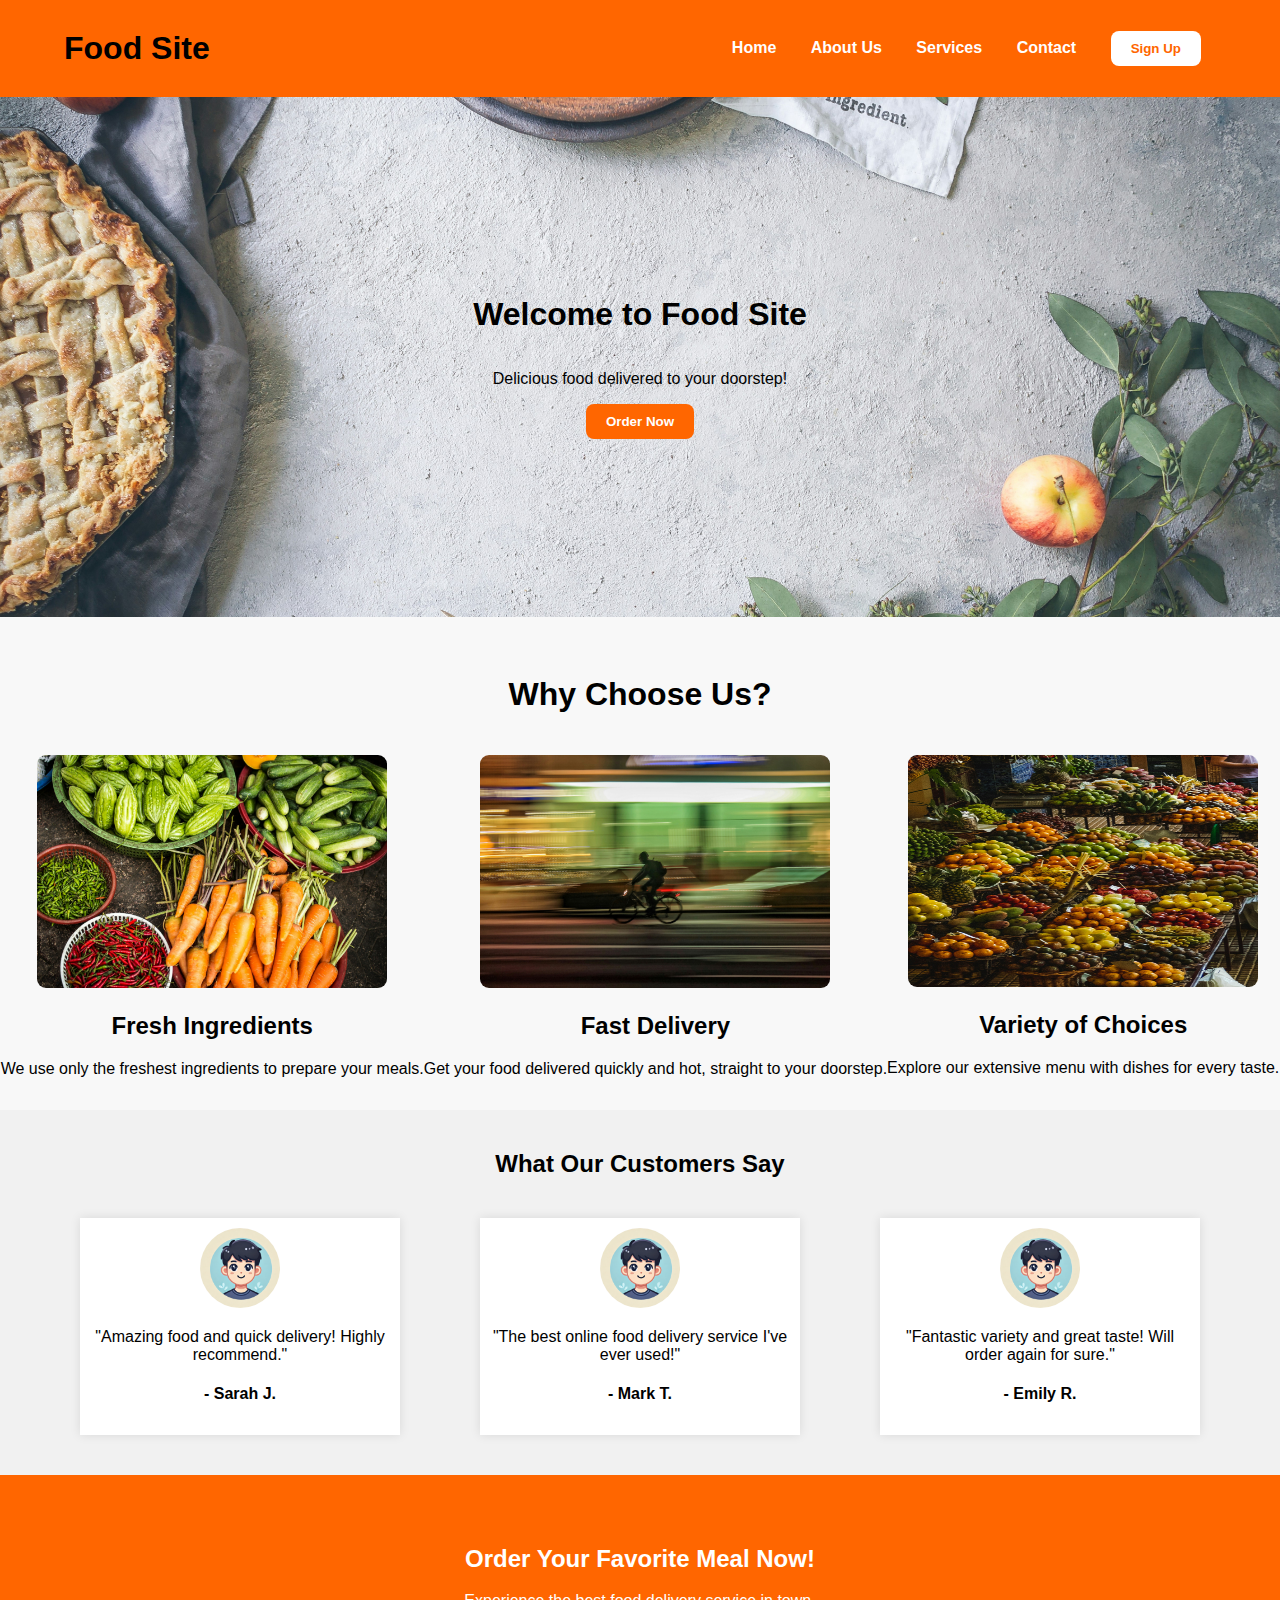
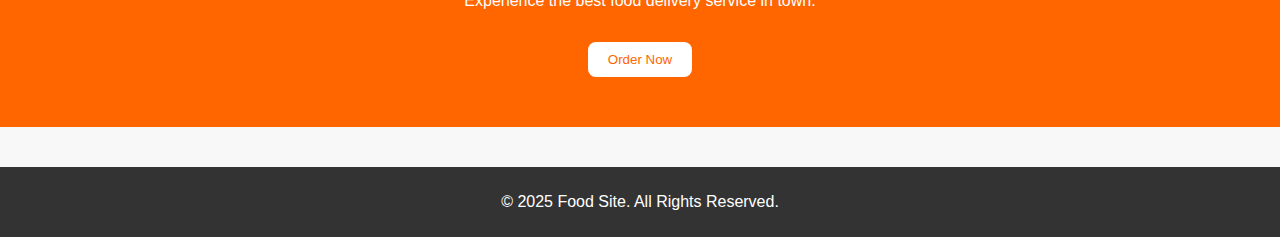
==== index.html @ febc01ca "new commit" ====
<!DOCTYPE html>
<html lang="en">

<head>
    <meta charset="UTF-8">
    <meta name="viewport" content="width=device-width, initial-scale=1.0">
    <link rel="icon" href="/image/favicon.png">
    <title>Food Site - Home</title>
    <link rel="stylesheet" href="style.css">
</head>

<body>
    <header>
        <nav>
            <div class="logo">Food Site</div>
            <button class="menu-toggle">&#9776;</button>
            <ul>
                <li><a href="index.html">Home</a></li>
                <li><a href="about.html">About Us</a></li>
                <li><a href="services.html">Services</a></li>
                <li><a href="contact.html">Contact</a></li>
                <li><button id="signupButton">Sign Up</button></li>
            </ul>
            <div id="signupModal" class="modal">
                <div class="modal-content">
                    <span id="closeModal" class="close">&times;</span>

                    <div class="modal-section" id="signupSection">
                        <h2>Sign Up</h2>
                        <form action="#" method="POST">
                            <input type="text" id="signupName" name="name" required placeholder="Enter your name">
                            <input type="email" id="signupEmail" name="email" required placeholder="Enter your email">
                            <input type="password" id="signupPassword" name="password" required
                                placeholder="Create a password">
                            <button type="submit">Sign Up</button>
                        </form>
                        <p>Already have an account? <a href="#" id="switchToSignin">Sign In</a></p>
                    </div>

                    <div class="modal-section" id="signinSection" style="display: none;">
                        <h2>Sign In</h2>
                        <form action="#" method="POST">
                            <input type="email" id="signinEmail" name="email" required placeholder="Enter your email">
                            <input type="password" id="signinPassword" name="password" required
                                placeholder="Enter your password">
                            <button type="submit">Sign In</button>
                        </form>
                        <p>Don't have an account? <a href="#" id="switchToSignup">Sign Up</a></p>
                    </div>
                </div>
            </div>
        </nav>
    </header>



    <section class="hero">
        <h1>Welcome to Food Site</h1>
        <p>Delicious food delivered to your doorstep!</p>
        <button id="orderButton">Order Now</button>
    </section>

    <section class="features">
        <div class="featuresHeading">
            <h2>Why Choose Us?</h2>

        </div>
        <div class="allFeatureSection">


            <div class="feature">
                <img src="/image/fresh food.jpg" alt="Fresh Ingredients">
                <h2>Fresh Ingredients</h2>
                <p>We use only the freshest ingredients to prepare your meals.</p>
            </div>
            <div class="feature">
                <img src="/image/fast delivery.jpg" alt="Fast Delivery">
                <h2>Fast Delivery</h2>
                <p>Get your food delivered quickly and hot, straight to your doorstep.</p>
            </div>
            <div class="feature">
                <img src="/image/variety of choice.jpg" class="lastImage" alt="Variety of Choices">
                <h2>Variety of Choices</h2>
                <p>Explore our extensive menu with dishes for every taste.</p>
            </div>
        </div>
    </section>

    <section class="testimonials">
        <div class="customerSectionHeading">
            <h2>What Our Customers Say</h2>
        </div>
        <div class="customerComments">
            <div class="testimonial">
                <div class="userProfile">
                    <img src="/image/profile.webp" alt="">
                </div>
                <div class="userComment">
                    <p>"Amazing food and quick delivery! Highly recommend."</p>
                    <h4>- Sarah J.</h4>
                </div>

            </div>
            <div class="testimonial">
                <div class="userProfile">
                    <img src="/image/profile.webp" alt="">
                </div>
                <div class="userComment">
                    <p>"The best online food delivery service I've ever used!"</p>
                    <h4>- Mark T.</h4>
                </div>

            </div>
            <div class="testimonial">
                <div class="userProfile">
                    <img src="/image/profile.webp" alt="">
                </div>
                <div class="userComment">
                    <p>"Fantastic variety and great taste! Will order again for sure."</p>
                    <h4>- Emily R.</h4>
                </div>

            </div>
        </div>
    </section>

    <section class="cta">
        <h2>Order Your Favorite Meal Now!</h2>
        <p>Experience the best food delivery service in town.</p>
        <button id="ctaButton">Order Now</button>
    </section>

    <footer>
        <p>&copy; 2025 Food Site. All Rights Reserved.</p>
    </footer>

    <script src="script.js"></script>
</body>

</html>
---- style.css ----
body {
  font-family: Arial, sans-serif;
  margin: 0;
  padding: 0;
  background-color: #f8f8f8;
  text-align: center;
}

header {
  background-color: #ff6600;
  padding: 15px 0;
}

.menu-toggle {
  display: none;
}

nav {
  display: flex;
  flex-direction: row;
  justify-content: space-between;
  align-items: center;
  padding: 0 4rem;
}

.logo {
  font-size: 2rem;
  font-weight: bold;
}

nav ul {
  list-style: none;
  padding: 0;
}

nav ul li {
  display: inline;
  margin: 0 15px;
}

nav a {
  text-decoration: none;
  color: white;
  font-weight: bold;
}

.hero {
  background: url("/image/background image.jpg") no-repeat center center/cover;
  color: black;
  padding: 100px 20px;
  height: 20rem;
  display: flex;
  flex-direction: column;
  justify-content: center;
  align-items: center;
}

#orderButton {
  border-radius: 8px;
  font-weight: bold;
}

button {
  background-color: #ff6600;
  color: white;
  padding: 10px 20px;
  border: none;
  cursor: pointer;
}

button:hover {
  background-color: #e65c00;
}

.features {
  display: flex;
  flex-direction: column;
  justify-content: center;
  align-items: center;
  margin-top: 2rem;
}

.featuresHeading h2 {
  font-size: 2rem;
}

.allFeatureSection {
  display: flex;
  justify-content: space-around;
  margin: 1rem 0;
}

.feature img {
  width: 350px;
  height: auto;
  border-radius: 9px;
}

.feature .lastImage {
  height: 232px;
}

.testimonials {
  background: #f1f1f1;
  padding: 20px;
}

.testimonial {
  width: 300px;
  margin: 20px;
  padding: 10px;
  background: white;
  box-shadow: 0 0 10px rgba(0, 0, 0, 0.1);
}

.userProfile img {
  width: 80px;
  height: 80px;
  border-radius: 50%;
}

.customerComments {
  display: flex;
  flex-direction: row;
  justify-content: space-evenly;
  align-items: center;
}

.userCommet p {
  padding: 0 5px;
}

.cta {
  background: #ff6600;
  color: white;
  padding: 50px 20px;
}

#ctaButton {
  background-color: white;
  color: #ff6600;
  border-radius: 8px;
  margin-top: 1rem;
}

footer {
  background: #333;
  color: white;
  padding: 10px 0;
}

.company-overview {
  background-color: #f8f8f8;
  padding: 40px 20px;
  text-align: center;
}

.company-overview h1 {
  font-size: 2.5rem;
  color: #333;
  margin-bottom: 20px;
}

.company-overview p {
  font-size: 1.2rem;
  color: #666;
  line-height: 1.6;
  max-width: 800px;
  margin: 0 auto;
  padding-bottom: 30px;
}

.mission-values {
  background-color: #f8f8f8;
  padding: 50px 20px;
  margin-top: 40px;
}

.mission-values h2 {
  font-size: 2rem;
  color: #333;
  margin-bottom: 20px;
  text-align: center;
}

.mission-values p {
  font-size: 1.2rem;
  color: #666;
  line-height: 1.6;
  max-width: 800px;
  margin: 0 auto;
}

.mission-values ul {
  list-style-type: none;
  padding: 0;
  text-align: left;
  max-width: 800px;
  margin: 20px auto;
}

.mission-values ul li {
  font-size: 1.2rem;
  color: #666;
  padding: 8px 0;
}

.mission-values ul li strong {
  color: #ff6600;
}

.company-history {
  background-color: #ffffff;
  padding: 40px 20px;
  text-align: center;
}

.company-history img {
  width: 300px;
  margin: 1rem 0;
  height: 200px;
  border-radius: 10px;
}

.company-history h2 {
  font-size: 2.5rem;
  color: #333;
  margin-bottom: 20px;
}

.company-history p {
  font-size: 1.2rem;
  color: #666;
  line-height: 1.6;
  max-width: 800px;
  margin: 0 auto;
  padding-bottom: 30px;
}

.our-team {
  background-color: #f8f8f8;
  padding: 40px 20px;
  text-align: center;
}

.our-team h2 {
  font-size: 2.5rem;
  color: #333;
  margin-bottom: 20px;
}

.our-team .team-member {
  display: inline-block;
  width: 250px;
  margin: 20px;
  background-color: white;
  padding: 20px;
  border-radius: 8px;
  box-shadow: 0 0 10px rgba(0, 0, 0, 0.1);
}

/* .our-team .team-member img {
  width: 100%;
  height: auto;
  border-radius: 50%;
  margin-bottom: 15px;
} */

.our-team img {
  width: 300px;
  margin: 1rem 0;
  height: 200px;
  border-radius: 10px;
}

.our-team p {
  padding: 0 7rem;
}

.awards-recognition img {
  width: 300px;
  height: 200px;
  border-radius: 10px;
}

li {
  list-style: none;
}

.our-team .team-member h3 {
  font-size: 1.6rem;
  color: #333;
  margin-bottom: 10px;
}

.our-team .team-member p {
  font-size: 1rem;
  color: #666;
  margin-bottom: 15px;
}

.our-team .team-member .role {
  font-weight: bold;
  color: #ff6600;
}

.awards-recognition {
  background-color: #ffffff;
  padding: 40px 20px;
  text-align: center;
}

.awards-recognition h2 {
  font-size: 2.5rem;
  color: #333;
  margin-bottom: 20px;
}

.awards-recognition .award {
  display: inline-block;
  width: 250px;
  margin: 20px;
  background-color: #f8f8f8;
  padding: 20px;
  border-radius: 8px;
  box-shadow: 0 0 10px rgba(0, 0, 0, 0.1);
}

.awards-recognition .award img {
  width: 100%;
  height: auto;
  border-radius: 8px;
  margin-bottom: 15px;
}

.awards-recognition .award h3 {
  font-size: 1.6rem;
  color: #333;
  margin-bottom: 10px;
}

.awards-recognition .award p {
  font-size: 1rem;
  color: #666;
  margin-bottom: 15px;
}

.awards-recognition .award .year {
  font-weight: bold;
  color: #ff6600;
}

footer {
  background: #333;
  color: white;
  padding: 10px 0;
  text-align: center;
  margin-top: 40px;
}

.services {
  background-color: #ffffff;
  padding: 60px 20px;
  text-align: center;
}

.services h1 {
  font-size: 2.5rem;
  color: #333;
  margin-bottom: 20px;
}

.services p {
  font-size: 1.2rem;
  color: #666;
  line-height: 1.6;
  max-width: 800px;
  margin: 0 auto;
  padding-bottom: 30px;
}

.service-list {
  display: flex;
  flex-wrap: wrap;
  justify-content: space-around;
  margin-top: 40px;
}

.service-item {
  background-color: #f8f8f8;
  padding: 20px;
  margin: 20px;
  width: 280px;
  border-radius: 8px;
  box-shadow: 0 0 10px rgba(0, 0, 0, 0.1);
}

.serviceImages {
  width: 100%;
  height: auto;
}

.serviceImages .meal {
  height: 190px;
}

.serviceImages img {
  width: 100%;
  height: auto;
  border-radius: 8px;
}

.service-item h2 {
  font-size: 1.8rem;
  color: #333;
  margin-bottom: 15px;
}

.service-item p {
  font-size: 1.1rem;
  color: #666;
  line-height: 1.6;
}

footer {
  background: #333;
  color: white;
  padding: 10px 0;
  text-align: center;
  margin-top: 40px;
}

.contact {
  background-color: #ffffff;
  padding: 60px 20px;
  text-align: center;
}

.contact h1 {
  font-size: 2.5rem;
  color: #333;
  margin-bottom: 20px;
}

.contact p {
  font-size: 1.2rem;
  color: #666;
  line-height: 1.6;
  max-width: 800px;
  margin: 0 auto;
  padding-bottom: 30px;
}

.contact-form {
  display: flex;
  justify-content: center;
  align-items: center;
  flex-direction: column;
  margin-top: 40px;
}

.contact-form form {
  background-color: #f8f8f8;
  padding: 30px;
  border-radius: 8px;
  box-shadow: 0 0 10px rgba(0, 0, 0, 0.1);
  max-width: 600px;
  width: 100%;
}

.contact-form .form-group {
  margin-bottom: 20px;
  width: 100%;
}

.contact-form label {
  font-size: 1.1rem;
  color: #333;
  margin-bottom: 5px;
  display: block;
  display: flex;
}

.contact-form input,
.contact-form textarea {
  width: 95%;
  padding: 10px;
  font-size: 1rem;
  color: #333;
  border: 1px solid #ddd;
  border-radius: 4px;
}

.contact-form input:focus,
.contact-form textarea:focus {
  border-color: #ff6600;
  outline: none;
}

.contact-form button {
  background-color: #ff6600;
  color: white;
  padding: 12px 30px;
  border: none;
  border-radius: 8px;
  cursor: pointer;
  font-size: 1rem;
}

.contact-form button:hover {
  background-color: #e65c00;
}

footer {
  background: #333;
  color: white;
  padding: 10px 0;
  text-align: center;
  margin-top: 40px;
}

.modal {
  display: none;
  position: fixed;
  z-index: 1;
  left: 0;
  top: 0;
  width: 100%;
  height: 100%;
  overflow: auto;
  background-color: rgba(0, 0, 0, 0.4);
}

.modal-content {
  background-color: #fff;
  margin: 10% auto;
  padding: 20px;
  border-radius: 8px;
  width: 400px;
  box-shadow: 0 4px 8px rgba(0, 0, 0, 0.1);
}

.close {
  color: #fff;
  font-size: 28px;
  font-weight: bold;
  position: absolute;
  top: 33px;
  right: 40px;
}

#signupButton {
  background: white;
  color: #ff6600;
  border-radius: 8px;
  font-weight: bold;
}

.close:hover,
.close:focus {
  color: black;
  text-decoration: none;
  cursor: pointer;
}

.modal-section {
  text-align: center;
}

.modal-section input {
  width: 90%;
  padding: 12px;
  margin: 8px 0;
  border: 1px solid #ddd;
  border-radius: 4px;
}

.modal-section button {
  background-color: #ff6600;
  color: white;
  padding: 12px 30px;
  border: none;
  border-radius: 8px;
  cursor: pointer;
  font-size: 1rem;
}

.modal-section button:hover {
  background-color: #e65c00;
}

.modal-section a {
  color: #ff6600;
  text-decoration: none;
}

.modal-section a:hover {
  text-decoration: underline;
}

@media (min-width: 760px) and (max-width: 1024px) {
  nav {
    padding: 0 2rem;
  }

  .menu-toggle {
    display: none;
  }

  .hero {
    padding: 60px 20px;
  }

  .features .allFeatureSection {
    flex-direction: column;
    align-items: center;
  }

  .features .feature {
    width: 80%;
    margin: 1rem 0;
  }

  .testimonials .testimonial {
    width: 90%;
  }

  .service-list {
    flex-direction: column;
  }

  .service-item {
    width: 90%;
  }

  .contact-form form {
    width: 90%;
  }

  .contact-form button {
    width: 100%;
  }
}

@media (min-width: 440px) and (max-width: 760px) {
  nav {
    flex-direction: column;
    padding: 0 1rem;
  }

  nav ul li {
    font-size: 14px;
  }

  .menu-toggle {
    display: none;
  }

  .logo {
    font-size: 1.6rem;
    margin-bottom: 1rem;
  }

  .hero {
    padding: 50px 10px;
    height: 15rem;
  }

  .features .allFeatureSection {
    flex-direction: column;
    align-items: center;
  }

  .service-item {
    width: 90%;
  }

  .our-team .team-member {
    width: 90%;
  }

  .modal-content {
    width: 90%;
  }

  .contact-form form {
    width: 100%;
  }
}

@media (min-width: 200px) and (max-width: 440px) {
  body {
    font-size: 14px;
  }

  .logo {
    margin: 0;
  }

  nav {
    flex-direction: row;
    justify-content: space-between;
    padding: 0 1rem;
    position: relative;
  }

  .menu-toggle {
    display: block;
    background: none;
    border: none;
    font-size: 1.1rem;
    cursor: pointer;
    color: white;
  }

  nav ul {
    display: none;
    flex-direction: column;
    position: absolute;
    top: 45px;
    left: 0;
    width: 100%;
    background: #ff6600;
    text-align: center;
  }

  nav ul.active {
    display: flex;
  }

  nav ul li {
    margin: 10px 0;
  }

  .hero {
    padding: 50px 10px;
    height: auto;
  }

  .feature .lastImage {
    height: 140px;
  }

  .allFeatureSection,
  .customerComments {
    flex-direction: column;
    align-items: center;
  }

  .feature img,
  .testimonial {
    width: 90%;
  }

  .featuresHeading h2 {
    font-size: 1.5rem;
  }

  .feature h2 {
    font-size: 1rem;
  }

  .feature p {
    font-size: 12px;
  }

  .customerSectionHeading h2 {
    font-size: 1rem;
  }

  .userComment p {
    font-size: 10px;
  }

  .userComment h4 {
    font-size: 12px;
  }

  .cta h2 {
    font-size: 1rem;
  }

  .cta p {
    font-size: 12px;
  }

  .userProfile img {
    width: 60px;
    height: 60px;
  }

  .company-overview p {
    font-size: 13px;
  }

  .company-history img {
    width: 100%;
    height: 140px;
  }

  .company-history p {
    font-size: 13px;
  }

  .awards-recognition img {
    width: 100%;
    height: 140px;
  }

  .awards-recognition ul {
    padding: 0;
  }

  .awards-recognition ul li {
    font-size: 12px;
  }

  .our-team img {
    width: 100%;
    height: 140px;
  }

  .mission-values p {
    font-size: 13px;
  }

  .mission-values ul li {
    font-size: 13px;
  }

  .our-team p {
    padding: 0 1rem;
  }

  .services h1 {
    font-size: 1.5rem;
  }

  .services p {
    font-size: 14px;
  }

  .service-list {
    flex-direction: column;
    align-items: center;
    padding: 0;
  }

  .service-item {
    width: 90%;
    margin: 0;
    padding: 8px;
  }

  .serviceDetails h2 {
    font-size: 1.2rem;
  }

  .serviceDetails p {
    font-size: 10px;
  }

  .contact h1 {
    font-size: 1.5rem;
  }

  .contact p {
    font-size: 12px;
  }

  .contact-form form {
    width: 90%;
  }

  .form-group label {
    font-size: 14px;
  }

  .form-group input {
    font-size: 12px;
  }

  .contact-form input,
  .contact-form textarea {
    width: 90%;
  }

  .form-group textarea {
    font-size: 12px;
  }

  footer p {
    font-size: 10px;
  }
}
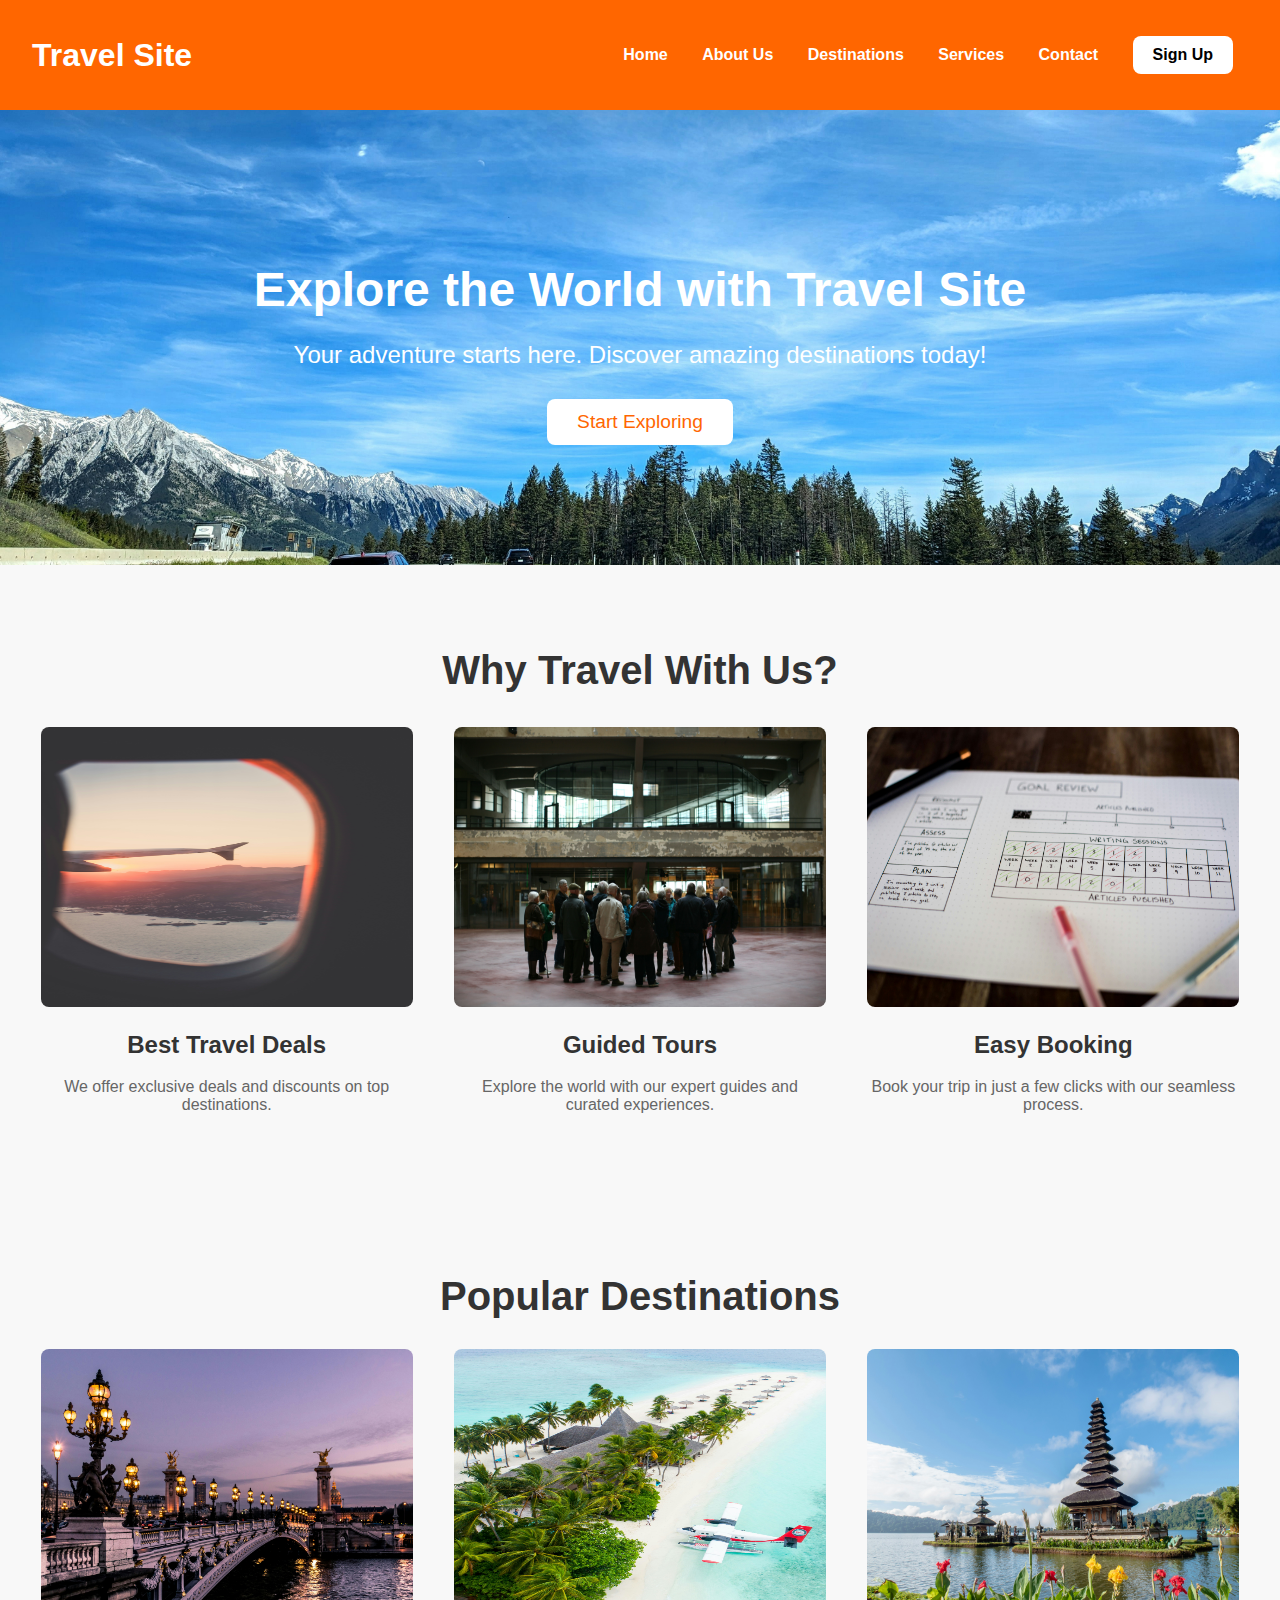
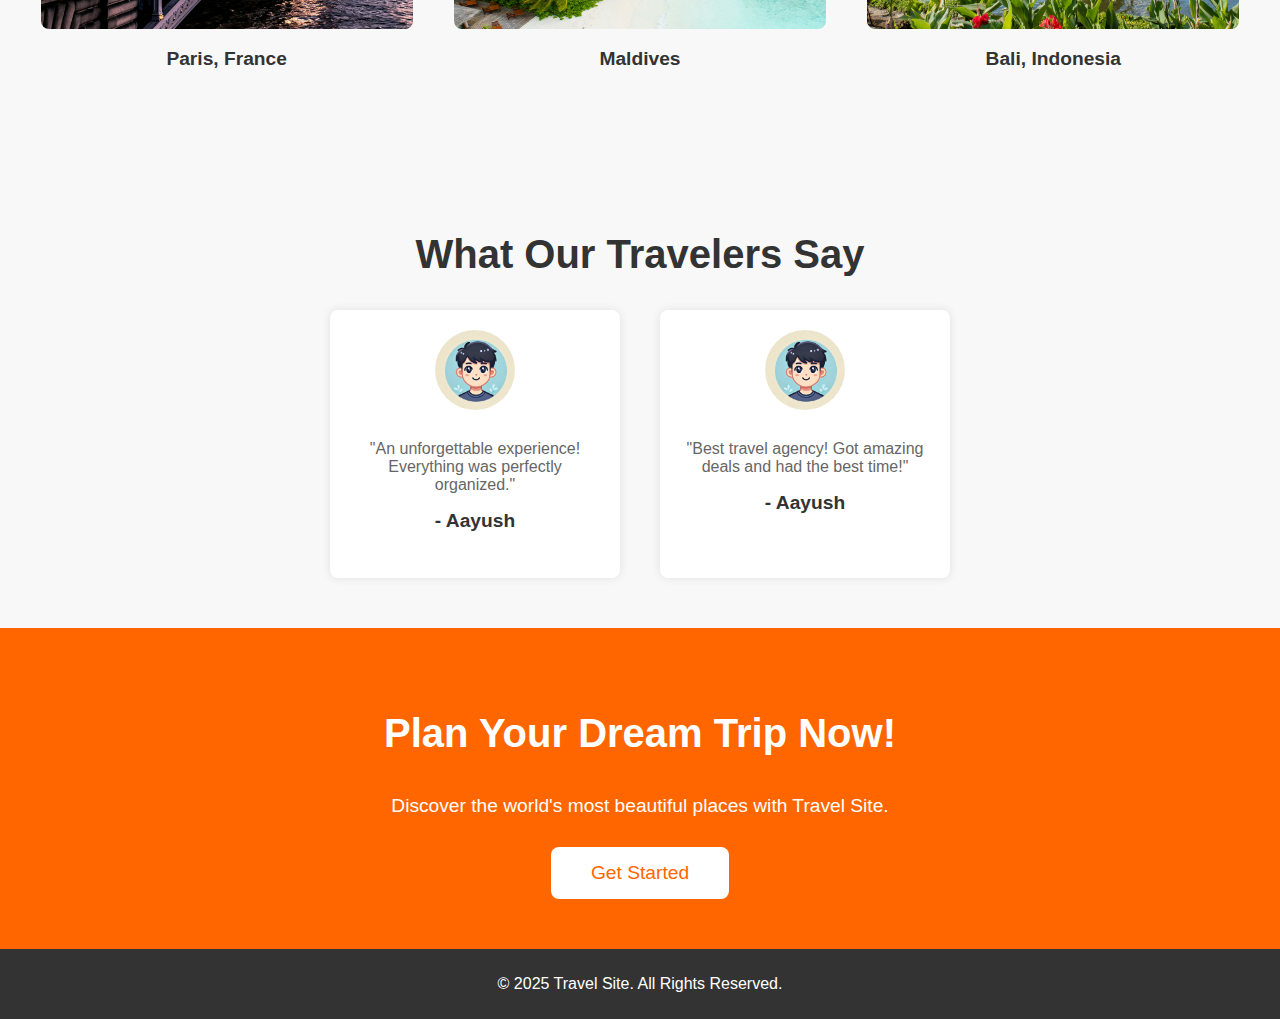
==== commit 6c04bc66: "new file added" ====
--- a/index.html
+++ b/index.html
@@ -5,18 +5,19 @@
     <meta charset="UTF-8">
     <meta name="viewport" content="width=device-width, initial-scale=1.0">
     <link rel="icon" href="/image/favicon.png">
-    <title>Food Site - Home</title>
+    <title>Travel Site - Home</title>
     <link rel="stylesheet" href="style.css">
 </head>
 
 <body>
     <header>
         <nav>
-            <div class="logo">Food Site</div>
+            <div class="logo">Travel Site</div>
             <button class="menu-toggle">&#9776;</button>
             <ul>
                 <li><a href="index.html">Home</a></li>
                 <li><a href="about.html">About Us</a></li>
+                <li><a href="destinations.html">Destinations</a></li>
                 <li><a href="services.html">Services</a></li>
                 <li><a href="contact.html">Contact</a></li>
                 <li><button id="signupButton">Sign Up</button></li>
@@ -24,7 +25,6 @@
             <div id="signupModal" class="modal">
                 <div class="modal-content">
                     <span id="closeModal" class="close">&times;</span>
-
                     <div class="modal-section" id="signupSection">
                         <h2>Sign Up</h2>
                         <form action="#" method="POST">
@@ -36,7 +36,6 @@
                         </form>
                         <p>Already have an account? <a href="#" id="switchToSignin">Sign In</a></p>
                     </div>
-
                     <div class="modal-section" id="signinSection" style="display: none;">
                         <h2>Sign In</h2>
                         <form action="#" method="POST">
@@ -52,86 +51,83 @@
         </nav>
     </header>
 
-
-
     <section class="hero">
-        <h1>Welcome to Food Site</h1>
-        <p>Delicious food delivered to your doorstep!</p>
-        <button id="orderButton">Order Now</button>
+        <h1>Explore the World with Travel Site</h1>
+        <p>Your adventure starts here. Discover amazing destinations today!</p>
+        <button id="exploreButton">Start Exploring</button>
     </section>
 
     <section class="features">
-        <div class="featuresHeading">
-            <h2>Why Choose Us?</h2>
-
-        </div>
+        <h2>Why Travel With Us?</h2>
         <div class="allFeatureSection">
-
-
             <div class="feature">
-                <img src="/image/fresh food.jpg" alt="Fresh Ingredients">
-                <h2>Fresh Ingredients</h2>
-                <p>We use only the freshest ingredients to prepare your meals.</p>
+                <img src="/images/travel deal.jpg" alt="Best Deals">
+                <h2>Best Travel Deals</h2>
+                <p>We offer exclusive deals and discounts on top destinations.</p>
             </div>
             <div class="feature">
-                <img src="/image/fast delivery.jpg" alt="Fast Delivery">
-                <h2>Fast Delivery</h2>
-                <p>Get your food delivered quickly and hot, straight to your doorstep.</p>
+                <img src="/images/guide.jpg" alt="Guided Tours">
+                <h2>Guided Tours</h2>
+                <p>Explore the world with our expert guides and curated experiences.</p>
             </div>
             <div class="feature">
-                <img src="/image/variety of choice.jpg" class="lastImage" alt="Variety of Choices">
-                <h2>Variety of Choices</h2>
-                <p>Explore our extensive menu with dishes for every taste.</p>
+                <img src="/images/booking.jpg" alt="Easy Booking">
+                <h2>Easy Booking</h2>
+                <p>Book your trip in just a few clicks with our seamless process.</p>
+            </div>
+        </div>
+    </section>
+
+    <section class="destinations">
+        <h2>Popular Destinations</h2>
+        <div class="destinationGallery">
+            <div class="destination">
+                <img src="/images/paris.jpg" alt="Paris">
+                <h3>Paris, France</h3>
+            </div>
+            <div class="destination">
+                <img src="/images/maldives.jpg" alt="Maldives">
+                <h3>Maldives</h3>
+            </div>
+            <div class="destination">
+                <img src="/images/bali.jpg" alt="Bali">
+                <h3>Bali, Indonesia</h3>
             </div>
         </div>
     </section>
 
     <section class="testimonials">
-        <div class="customerSectionHeading">
-            <h2>What Our Customers Say</h2>
-        </div>
+        <h2>What Our Travelers Say</h2>
         <div class="customerComments">
             <div class="testimonial">
                 <div class="userProfile">
-                    <img src="/image/profile.webp" alt="">
+                    <img src="/images/profile.webp" alt="">
                 </div>
                 <div class="userComment">
-                    <p>"Amazing food and quick delivery! Highly recommend."</p>
-                    <h4>- Sarah J.</h4>
+                    <p>"An unforgettable experience! Everything was perfectly organized."</p>
+                    <h4>- Aayush</h4>
                 </div>
-
             </div>
             <div class="testimonial">
                 <div class="userProfile">
-                    <img src="/image/profile.webp" alt="">
+                    <img src="/images/profile.webp" alt="">
                 </div>
                 <div class="userComment">
-                    <p>"The best online food delivery service I've ever used!"</p>
-                    <h4>- Mark T.</h4>
+                    <p>"Best travel agency! Got amazing deals and had the best time!"</p>
+                    <h4>- Aayush</h4>
                 </div>
-
-            </div>
-            <div class="testimonial">
-                <div class="userProfile">
-                    <img src="/image/profile.webp" alt="">
-                </div>
-                <div class="userComment">
-                    <p>"Fantastic variety and great taste! Will order again for sure."</p>
-                    <h4>- Emily R.</h4>
-                </div>
-
             </div>
         </div>
     </section>
 
     <section class="cta">
-        <h2>Order Your Favorite Meal Now!</h2>
-        <p>Experience the best food delivery service in town.</p>
-        <button id="ctaButton">Order Now</button>
+        <h2>Plan Your Dream Trip Now!</h2>
+        <p>Discover the world's most beautiful places with Travel Site.</p>
+        <button id="ctaButton">Get Started</button>
     </section>
 
     <footer>
-        <p>&copy; 2025 Food Site. All Rights Reserved.</p>
+        <p>&copy; 2025 Travel Site. All Rights Reserved.</p>
     </footer>
 
     <script src="script.js"></script>
--- a/style.css
+++ b/style.css
@@ -1,31 +1,48 @@
+/* General body and layout */
 body {
   font-family: Arial, sans-serif;
   margin: 0;
   padding: 0;
   background-color: #f8f8f8;
-  text-align: center;
-}
-
+  color: #333;
+}
+
+/* Header and Navigation */
 header {
   background-color: #ff6600;
-  padding: 15px 0;
+  padding: 20px 0;
+}
+
+nav {
+  display: flex;
+  justify-content: space-between;
+  align-items: center;
+  padding: 0 2rem;
+}
+
+#signupButton {
+  background: white;
+  color: black;
+  border-radius: 8px;
+  font-weight: bold;
+}
+
+#switchToSignup {
+  color: #ff6600;
+}
+
+#switchToSignin {
+  color: #ff6600;
+}
+
+.logo {
+  font-size: 2rem;
+  color: white;
+  font-weight: bold;
 }
 
 .menu-toggle {
   display: none;
-}
-
-nav {
-  display: flex;
-  flex-direction: row;
-  justify-content: space-between;
-  align-items: center;
-  padding: 0 4rem;
-}
-
-.logo {
-  font-size: 2rem;
-  font-weight: bold;
 }
 
 nav ul {
@@ -41,22 +58,6 @@
 nav a {
   text-decoration: none;
   color: white;
-  font-weight: bold;
-}
-
-.hero {
-  background: url("/image/background image.jpg") no-repeat center center/cover;
-  color: black;
-  padding: 100px 20px;
-  height: 20rem;
-  display: flex;
-  flex-direction: column;
-  justify-content: center;
-  align-items: center;
-}
-
-#orderButton {
-  border-radius: 8px;
   font-weight: bold;
 }
 
@@ -66,459 +67,299 @@
   padding: 10px 20px;
   border: none;
   cursor: pointer;
+  font-size: 1rem;
 }
 
 button:hover {
   background-color: #e65c00;
 }
 
+/* Hero Section */
+.hero {
+  background: url("/images/background.jpg") no-repeat center center/cover;
+  color: white;
+  padding: 120px 20px;
+  text-align: center;
+}
+
+.hero h1 {
+  font-size: 3rem;
+  margin-bottom: 20px;
+}
+
+.hero p {
+  font-size: 1.5rem;
+  margin-bottom: 30px;
+}
+
+.hero button {
+  padding: 12px 30px;
+  font-size: 1.2rem;
+  border-radius: 8px;
+  background-color: white;
+  color: #ff6600;
+  border: none;
+}
+
+.hero button:hover {
+  background-color: #e65c00;
+  color: white;
+}
+
+/* Features Section */
 .features {
+  text-align: center;
+  padding: 50px 20px;
+}
+
+.features h2 {
+  font-size: 2.5rem;
+  color: #333;
+}
+
+.allFeatureSection {
+  display: flex;
+  justify-content: space-around;
+  margin-top: 30px;
+}
+
+.feature {
+  text-align: center;
+  width: 30%;
+}
+
+.feature img {
+  width: 100%;
+  height: 280px;
+  border-radius: 8px;
+}
+
+.feature h2 {
+  font-size: 1.5rem;
+  margin-top: 20px;
+}
+
+.feature p {
+  font-size: 1rem;
+  color: #666;
+}
+
+/* Destinations Section */
+.destinations {
+  text-align: center;
+  padding: 60px 20px;
+  background-color: #f8f8f8;
+}
+
+.destinations h2 {
+  font-size: 2.5rem;
+  margin-bottom: 20px;
+}
+
+.destinationGallery {
+  display: flex;
+  justify-content: space-around;
+  margin-top: 30px;
+}
+
+.destination {
+  width: 30%;
+  text-align: center;
+}
+
+.destination img {
+  width: 100%;
+  height: 280px;
+  border-radius: 8px;
+}
+
+.destination h3 {
+  margin-top: 15px;
+  font-size: 1.2rem;
+  color: #333;
+}
+
+/* Testimonials Section */
+.testimonials {
+  text-align: center;
+  padding: 50px 20px;
+}
+
+.testimonials h2 {
+  font-size: 2.5rem;
+  color: #333;
+}
+
+.customerComments {
+  display: flex;
+  justify-content: center;
+  margin-top: 30px;
+}
+
+.testimonial {
+  width: 250px;
+  margin: 0 20px;
+  padding: 20px;
+  background-color: white;
+  border-radius: 8px;
+  box-shadow: 0 0 10px rgba(0, 0, 0, 0.1);
+}
+
+.userProfile img {
+  width: 80px;
+  height: 80px;
+  border-radius: 50%;
+  margin-bottom: 10px;
+}
+
+.userComment p {
+  font-size: 1rem;
+  color: #666;
+}
+
+.userComment h4 {
+  margin-top: 10px;
+  font-size: 1.2rem;
+  font-weight: bold;
+}
+
+/* Call to Action Section */
+.cta {
+  background-color: #ff6600;
+  color: white;
   display: flex;
   flex-direction: column;
   justify-content: center;
   align-items: center;
-  margin-top: 2rem;
-}
-
-.featuresHeading h2 {
-  font-size: 2rem;
-}
-
-.allFeatureSection {
-  display: flex;
-  justify-content: space-around;
-  margin: 1rem 0;
-}
-
-.feature img {
-  width: 350px;
-  height: auto;
-  border-radius: 9px;
-}
-
-.feature .lastImage {
-  height: 232px;
-}
-
-.testimonials {
-  background: #f1f1f1;
-  padding: 20px;
-}
-
-.testimonial {
-  width: 300px;
-  margin: 20px;
-  padding: 10px;
-  background: white;
-  box-shadow: 0 0 10px rgba(0, 0, 0, 0.1);
-}
-
-.userProfile img {
-  width: 80px;
-  height: 80px;
-  border-radius: 50%;
-}
-
-.customerComments {
-  display: flex;
-  flex-direction: row;
-  justify-content: space-evenly;
-  align-items: center;
-}
-
-.userCommet p {
-  padding: 0 5px;
-}
-
-.cta {
-  background: #ff6600;
-  color: white;
   padding: 50px 20px;
 }
 
-#ctaButton {
+.cta h2 {
+  font-size: 2.5rem;
+  margin-bottom: 20px;
+}
+
+.cta p {
+  font-size: 1.2rem;
+  margin-bottom: 30px;
+}
+
+.cta button {
+  padding: 15px 40px;
+  font-size: 1.2rem;
   background-color: white;
   color: #ff6600;
-  border-radius: 8px;
-  margin-top: 1rem;
-}
-
+  border: none;
+  border-radius: 8px;
+}
+
+.cta button:hover {
+  /* background-color: #e65c00; */
+  color: black;
+}
+
+/* Footer Section */
 footer {
-  background: #333;
+  background-color: #333;
   color: white;
   padding: 10px 0;
-}
-
-.company-overview {
+  text-align: center;
+}
+
+.company-overview,
+.company-history,
+.our-team,
+.awards-recognition,
+.mission-values {
+  text-align: center;
+  padding: 50px 20px;
   background-color: #f8f8f8;
-  padding: 40px 20px;
-  text-align: center;
-}
-
-.company-overview h1 {
+}
+
+.mission-values {
+  text-align: center;
+  padding: 50px 20px;
+  background-color: #ff6600;
+}
+
+.company-overview h1,
+.company-history h2,
+.our-team h2,
+.awards-recognition h2,
+.mission-values h2 {
   font-size: 2.5rem;
+  margin-bottom: 20px;
   color: #333;
-  margin-bottom: 20px;
-}
-
-.company-overview p {
-  font-size: 1.2rem;
-  color: #666;
-  line-height: 1.6;
-  max-width: 800px;
-  margin: 0 auto;
-  padding-bottom: 30px;
-}
-
-.mission-values {
-  background-color: #f8f8f8;
-  padding: 50px 20px;
-  margin-top: 40px;
-}
-
-.mission-values h2 {
-  font-size: 2rem;
-  color: #333;
-  margin-bottom: 20px;
-  text-align: center;
-}
-
+}
+
+.company-overview p,
+.company-history p,
+.our-team p,
+.awards-recognition p,
 .mission-values p {
   font-size: 1.2rem;
   color: #666;
-  line-height: 1.6;
   max-width: 800px;
   margin: 0 auto;
 }
 
-.mission-values ul {
-  list-style-type: none;
+/* Images */
+.company-history img,
+.our-team img,
+.awards-recognition img {
+  width: 60%;
+  max-width: 30%;
+  height: 230px;
+  margin: 1.5rem 0;
+  border-radius: 10px;
+  margin-top: 20px;
+}
+
+.company-history {
+  background-color: #eee;
+  padding: 1rem 0 2rem;
+}
+
+.awards-recognition {
+  background-color: #eee;
+  padding: 1rem 0 2rem;
+}
+
+/* Awards Section */
+.awards-recognition ul {
+  list-style: none;
   padding: 0;
-  text-align: left;
-  max-width: 800px;
-  margin: 20px auto;
-}
-
-.mission-values ul li {
-  font-size: 1.2rem;
-  color: #666;
-  padding: 8px 0;
-}
-
-.mission-values ul li strong {
-  color: #ff6600;
-}
-
-.company-history {
-  background-color: #ffffff;
-  padding: 40px 20px;
-  text-align: center;
-}
-
-.company-history img {
-  width: 300px;
-  margin: 1rem 0;
-  height: 200px;
-  border-radius: 10px;
-}
-
-.company-history h2 {
-  font-size: 2.5rem;
-  color: #333;
-  margin-bottom: 20px;
-}
-
-.company-history p {
-  font-size: 1.2rem;
-  color: #666;
-  line-height: 1.6;
   max-width: 800px;
   margin: 0 auto;
-  padding-bottom: 30px;
-}
-
-.our-team {
-  background-color: #f8f8f8;
-  padding: 40px 20px;
-  text-align: center;
-}
-
-.our-team h2 {
-  font-size: 2.5rem;
-  color: #333;
-  margin-bottom: 20px;
-}
-
-.our-team .team-member {
-  display: inline-block;
-  width: 250px;
-  margin: 20px;
+}
+
+.awards-recognition li {
+  font-size: 1.2rem;
   background-color: white;
-  padding: 20px;
+  margin: 10px 0;
+  padding: 10px;
   border-radius: 8px;
   box-shadow: 0 0 10px rgba(0, 0, 0, 0.1);
 }
 
-/* .our-team .team-member img {
-  width: 100%;
-  height: auto;
-  border-radius: 50%;
-  margin-bottom: 15px;
-} */
-
-.our-team img {
-  width: 300px;
-  margin: 1rem 0;
-  height: 200px;
-  border-radius: 10px;
-}
-
-.our-team p {
-  padding: 0 7rem;
-}
-
-.awards-recognition img {
-  width: 300px;
-  height: 200px;
-  border-radius: 10px;
-}
-
-li {
+/* Mission & Values */
+.mission-values ul {
   list-style: none;
-}
-
-.our-team .team-member h3 {
-  font-size: 1.6rem;
-  color: #333;
-  margin-bottom: 10px;
-}
-
-.our-team .team-member p {
-  font-size: 1rem;
-  color: #666;
-  margin-bottom: 15px;
-}
-
-.our-team .team-member .role {
-  font-weight: bold;
-  color: #ff6600;
-}
-
-.awards-recognition {
-  background-color: #ffffff;
-  padding: 40px 20px;
-  text-align: center;
-}
-
-.awards-recognition h2 {
-  font-size: 2.5rem;
-  color: #333;
-  margin-bottom: 20px;
-}
-
-.awards-recognition .award {
-  display: inline-block;
-  width: 250px;
-  margin: 20px;
-  background-color: #f8f8f8;
-  padding: 20px;
-  border-radius: 8px;
-  box-shadow: 0 0 10px rgba(0, 0, 0, 0.1);
-}
-
-.awards-recognition .award img {
-  width: 100%;
-  height: auto;
-  border-radius: 8px;
-  margin-bottom: 15px;
-}
-
-.awards-recognition .award h3 {
-  font-size: 1.6rem;
-  color: #333;
-  margin-bottom: 10px;
-}
-
-.awards-recognition .award p {
-  font-size: 1rem;
-  color: #666;
-  margin-bottom: 15px;
-}
-
-.awards-recognition .award .year {
-  font-weight: bold;
-  color: #ff6600;
-}
-
-footer {
-  background: #333;
-  color: white;
-  padding: 10px 0;
-  text-align: center;
-  margin-top: 40px;
-}
-
-.services {
-  background-color: #ffffff;
-  padding: 60px 20px;
-  text-align: center;
-}
-
-.services h1 {
-  font-size: 2.5rem;
-  color: #333;
-  margin-bottom: 20px;
-}
-
-.services p {
-  font-size: 1.2rem;
-  color: #666;
-  line-height: 1.6;
+  padding: 0;
   max-width: 800px;
   margin: 0 auto;
-  padding-bottom: 30px;
-}
-
-.service-list {
-  display: flex;
-  flex-wrap: wrap;
-  justify-content: space-around;
-  margin-top: 40px;
-}
-
-.service-item {
-  background-color: #f8f8f8;
-  padding: 20px;
-  margin: 20px;
-  width: 280px;
+}
+
+.mission-values li {
+  font-size: 1.1rem;
+  margin: 10px 0;
+  padding: 10px;
+  background-color: white;
   border-radius: 8px;
   box-shadow: 0 0 10px rgba(0, 0, 0, 0.1);
 }
 
-.serviceImages {
-  width: 100%;
-  height: auto;
-}
-
-.serviceImages .meal {
-  height: 190px;
-}
-
-.serviceImages img {
-  width: 100%;
-  height: auto;
-  border-radius: 8px;
-}
-
-.service-item h2 {
-  font-size: 1.8rem;
-  color: #333;
-  margin-bottom: 15px;
-}
-
-.service-item p {
-  font-size: 1.1rem;
-  color: #666;
-  line-height: 1.6;
-}
-
-footer {
-  background: #333;
-  color: white;
-  padding: 10px 0;
-  text-align: center;
-  margin-top: 40px;
-}
-
-.contact {
-  background-color: #ffffff;
-  padding: 60px 20px;
-  text-align: center;
-}
-
-.contact h1 {
-  font-size: 2.5rem;
-  color: #333;
-  margin-bottom: 20px;
-}
-
-.contact p {
-  font-size: 1.2rem;
-  color: #666;
-  line-height: 1.6;
-  max-width: 800px;
-  margin: 0 auto;
-  padding-bottom: 30px;
-}
-
-.contact-form {
-  display: flex;
-  justify-content: center;
-  align-items: center;
-  flex-direction: column;
-  margin-top: 40px;
-}
-
-.contact-form form {
-  background-color: #f8f8f8;
-  padding: 30px;
-  border-radius: 8px;
-  box-shadow: 0 0 10px rgba(0, 0, 0, 0.1);
-  max-width: 600px;
-  width: 100%;
-}
-
-.contact-form .form-group {
-  margin-bottom: 20px;
-  width: 100%;
-}
-
-.contact-form label {
-  font-size: 1.1rem;
-  color: #333;
-  margin-bottom: 5px;
-  display: block;
-  display: flex;
-}
-
-.contact-form input,
-.contact-form textarea {
-  width: 95%;
-  padding: 10px;
-  font-size: 1rem;
-  color: #333;
-  border: 1px solid #ddd;
-  border-radius: 4px;
-}
-
-.contact-form input:focus,
-.contact-form textarea:focus {
-  border-color: #ff6600;
-  outline: none;
-}
-
-.contact-form button {
-  background-color: #ff6600;
-  color: white;
-  padding: 12px 30px;
-  border: none;
-  border-radius: 8px;
-  cursor: pointer;
-  font-size: 1rem;
-}
-
-.contact-form button:hover {
-  background-color: #e65c00;
-}
-
-footer {
-  background: #333;
-  color: white;
-  padding: 10px 0;
-  text-align: center;
-  margin-top: 40px;
-}
-
+/* Modal Styles */
 .modal {
   display: none;
   position: fixed;
@@ -527,33 +368,25 @@
   top: 0;
   width: 100%;
   height: 100%;
-  overflow: auto;
   background-color: rgba(0, 0, 0, 0.4);
 }
 
 .modal-content {
-  background-color: #fff;
-  margin: 10% auto;
-  padding: 20px;
+  background-color: white;
+  margin: 15% auto;
+  padding: 30px;
   border-radius: 8px;
   width: 400px;
-  box-shadow: 0 4px 8px rgba(0, 0, 0, 0.1);
+  box-shadow: 0 0 10px rgba(0, 0, 0, 0.1);
 }
 
 .close {
-  color: #fff;
+  color: #aaa;
   font-size: 28px;
   font-weight: bold;
   position: absolute;
-  top: 33px;
-  right: 40px;
-}
-
-#signupButton {
-  background: white;
-  color: #ff6600;
-  border-radius: 8px;
-  font-weight: bold;
+  top: 10px;
+  right: 15px;
 }
 
 .close:hover,
@@ -589,275 +422,549 @@
   background-color: #e65c00;
 }
 
-.modal-section a {
+/* Contact Section */
+.contact {
+  text-align: center;
+  padding: 60px 20px;
+}
+
+.contact h1 {
+  font-size: 2.5rem;
+  margin-bottom: 20px;
+}
+
+.contact p {
+  font-size: 1.2rem;
+  color: #666;
+  padding: 0 5rem;
+  margin-bottom: 30px;
+}
+
+.contact-form {
+  background-color: white;
+  padding: 40px;
+  border-radius: 8px;
+  box-shadow: 0 0 10px rgba(0, 0, 0, 0.1);
+  width: 100%;
+  max-width: 600px;
+  margin: 0 auto;
+}
+
+.contact-form .form-group {
+  margin-bottom: 20px;
+  text-align: left;
+}
+
+.contact-form label {
+  font-size: 1rem;
+  color: #333;
+  margin-bottom: 8px;
+  display: block;
+}
+
+.contact-form input,
+.contact-form textarea {
+  width: 95%;
+  padding: 12px;
+  border: 1px solid #ddd;
+  border-radius: 4px;
+  font-size: 1rem;
+  margin-top: 8px;
+  color: #333;
+}
+
+.contact-form input:focus,
+.contact-form textarea:focus {
+  outline: none;
+  border-color: #ff6600;
+}
+
+.contact-form button {
+  width: 100%;
+  padding: 14px;
+  background-color: #ff6600;
+  color: white;
+  border: none;
+  border-radius: 8px;
+  font-size: 1rem;
+  cursor: pointer;
+}
+
+.contact-form button:hover {
+  background-color: #e65c00;
+}
+
+/* Footer Section */
+footer {
+  background-color: #333;
+  color: white;
+  padding: 10px 0;
+  text-align: center;
+}
+
+/* Destinations Section */
+.destination-overview {
+  text-align: center;
+  padding: 60px 20px;
+  background-color: #f8f8f8;
+}
+
+.destination-overview h1 {
+  font-size: 2.5rem;
+  margin-bottom: 20px;
+}
+
+.destination-overview p {
+  font-size: 1.2rem;
+  color: #666;
+  margin-bottom: 30px;
+}
+
+/* Destination Gallery */
+.destination-gallery {
+  text-align: center;
+  padding: 50px 20px;
+}
+
+.destination-gallery h2 {
+  font-size: 2.5rem;
+  margin-bottom: 30px;
+}
+
+.destination-list {
+  display: flex;
+  justify-content: space-around;
+  flex-wrap: wrap;
+  gap: 30px;
+}
+
+.destination-card {
+  width: 30%;
+  background-color: white;
+  border-radius: 8px;
+  box-shadow: 0 0 10px rgba(0, 0, 0, 0.1);
+  padding: 20px;
+  text-align: center;
+}
+
+.destination-card img {
+  width: 100%;
+  height: 320px;
+  border-radius: 8px;
+}
+
+.destination-card h3 {
+  font-size: 1.5rem;
+  margin-top: 15px;
+}
+
+.destination-card p {
+  font-size: 1rem;
+  color: #666;
+}
+
+/* Services Page */
+.services {
+  text-align: center;
+  padding: 60px 20px;
+  background-color: #f8f8f8;
+}
+
+.services h1 {
+  font-size: 2.5rem;
+  margin-bottom: 20px;
+  color: #333;
+}
+
+.services p {
+  font-size: 1.2rem;
+  color: #666;
+  margin-bottom: 40px;
+  max-width: 800px;
+  margin-left: auto;
+  margin-right: auto;
+}
+
+/* Service List */
+.service-list {
+  display: flex;
+  justify-content: center;
+  flex-wrap: wrap;
+  gap: 30px;
+}
+
+/* Service Items */
+.service-item {
+  width: 280px;
+  background-color: white;
+  border-radius: 10px;
+  box-shadow: 0 0 10px rgba(0, 0, 0, 0.1);
+  padding: 20px;
+  text-align: center;
+  transition: transform 0.3s ease-in-out;
+}
+
+.service-item:hover {
+  transform: translateY(-5px);
+}
+
+.service-item img {
+  width: 420px;
+  height: 240px;
+  object-fit: cover;
+  border-radius: 8px;
+  margin-bottom: 15px;
+}
+
+.service-list {
+  display: grid;
+  grid-template-columns: repeat(2, 1fr);
+}
+
+.service-item {
+  width: 90%;
+  display: flex;
+  flex-direction: column;
+  justify-content: center;
+  align-items: center;
+}
+
+.service-item h2 {
+  font-size: 1.5rem;
+  margin-bottom: 10px;
   color: #ff6600;
-  text-decoration: none;
-}
-
-.modal-section a:hover {
-  text-decoration: underline;
-}
-
-@media (min-width: 760px) and (max-width: 1024px) {
-  nav {
-    padding: 0 2rem;
-  }
-
-  .menu-toggle {
-    display: none;
-  }
-
-  .hero {
-    padding: 60px 20px;
-  }
-
-  .features .allFeatureSection {
+}
+
+.service-item p {
+  font-size: 1rem;
+  color: #666;
+}
+
+/* Footer Section */
+footer {
+  background-color: #333;
+  color: white;
+  padding: 10px 0;
+  text-align: center;
+}
+
+/* Responsive Styles */
+@media (min-width: 768px) and (max-width: 1200px) {
+  .destination-list {
     flex-direction: column;
     align-items: center;
   }
 
-  .features .feature {
+  nav ul li {
+    font-size: 12px;
+  }
+
+  #signupButton {
+    font-size: 12px;
+  }
+
+  .service-item img {
+    width: 320px;
+    height: 180px;
+  }
+
+  .logo {
+    font-size: 1.5rem;
+  }
+
+  .destination-card {
     width: 80%;
-    margin: 1rem 0;
-  }
-
-  .testimonials .testimonial {
-    width: 90%;
-  }
-
-  .service-list {
-    flex-direction: column;
-  }
-
-  .service-item {
-    width: 90%;
-  }
-
-  .contact-form form {
-    width: 90%;
-  }
-
-  .contact-form button {
-    width: 100%;
-  }
-}
-
-@media (min-width: 440px) and (max-width: 760px) {
-  nav {
-    flex-direction: column;
-    padding: 0 1rem;
-  }
-
-  nav ul li {
-    font-size: 14px;
-  }
-
-  .menu-toggle {
-    display: none;
-  }
-
-  .logo {
-    font-size: 1.6rem;
-    margin-bottom: 1rem;
-  }
-
-  .hero {
-    padding: 50px 10px;
-    height: 15rem;
-  }
-
-  .features .allFeatureSection {
+    margin-bottom: 20px;
+  }
+}
+
+/* Responsive Styles */
+@media (min-width: 440px) and (max-width: 768px) {
+  .allFeatureSection,
+  .destinationGallery {
     flex-direction: column;
     align-items: center;
-  }
-
-  .service-item {
-    width: 90%;
-  }
-
-  .our-team .team-member {
-    width: 90%;
-  }
-
-  .modal-content {
-    width: 90%;
-  }
-
-  .contact-form form {
-    width: 100%;
-  }
-}
-
-@media (min-width: 200px) and (max-width: 440px) {
-  body {
-    font-size: 14px;
-  }
-
-  .logo {
-    margin: 0;
-  }
-
-  nav {
-    flex-direction: row;
-    justify-content: space-between;
-    padding: 0 1rem;
-    position: relative;
-  }
-
-  .menu-toggle {
-    display: block;
-    background: none;
-    border: none;
-    font-size: 1.1rem;
-    cursor: pointer;
-    color: white;
   }
 
   nav ul {
     display: none;
     flex-direction: column;
-    position: absolute;
-    top: 45px;
-    left: 0;
     width: 100%;
     background: #ff6600;
+    position: absolute;
+    top: 60px;
+    left: 0;
+    padding: 10px 0;
+  }
+
+  .menu-toggle {
+    display: block;
+  }
+
+  .service-list {
+    display: flex;
+    flex-direction: column;
+    width: 85%;
+  }
+
+  .feature,
+  .destination {
+    width: 80%;
+    margin: 15px 0;
+  }
+
+  .service-list {
+    width: 100%;
+  }
+
+  .testimonial {
+    width: 90%;
+    margin: 15px 0;
+  }
+
+  .cta button {
+    width: 80%;
+    font-size: 1rem;
+  }
+}
+
+@media (min-width: 220px) and (max-width: 440px) {
+  /* Adjusting heading sizes */
+  h1 {
+    font-size: 1.5rem; /* Main heading */
+  }
+
+  h2,
+  h3,
+  h4,
+  h5,
+  h6 {
+    font-size: 1rem; /* All other headings */
+  }
+
+  /* Adjusting paragraph size */
+  p {
+    font-size: 12px;
+  }
+
+  /* Adjusting navigation */
+  .menu-toggle {
+    display: block;
+  }
+
+  .service-list {
+    display: flex;
+    flex-direction: column;
+    width: 85%;
+  }
+
+  nav {
+    padding: 0 8px;
+  }
+
+  .features h2 {
+    font-size: 1rem;
+  }
+
+  .features {
+    padding: 40px 10px;
+  }
+
+  .feature img {
+    height: 180px;
+  }
+
+  .feature p {
+    font-size: 12px;
+  }
+
+  .destinations h2 {
+    font-size: 1.5rem;
+  }
+
+  .destination img {
+    height: 180px;
+  }
+
+  .testimonials h2 {
+    font-size: 1.5rem;
+  }
+
+  .cta h2 {
+    font-size: 1.5rem;
+  }
+
+  .cta p {
+    font-size: 12px;
+  }
+
+  .company-overview h1,
+  .company-history h2,
+  .our-team h2,
+  .awards-recognition h2,
+  .mission-values h2 {
+    font-size: 1.5rem;
+  }
+
+  .company-overview p,
+  .company-history p,
+  .our-team p,
+  .awards-recognition p,
+  .mission-values p {
+    font-size: 12px;
+  }
+
+  .company-history img,
+  .our-team img,
+  .awards-recognition img {
+    max-width: 90%;
+    width: 90%;
+  }
+
+  .awards-recognition li {
+    font-size: 12px;
+  }
+
+  .mission-values li {
+    font-size: 14px;
+  }
+
+  .destination-overview h1 {
+    font-size: 1.5rem;
+  }
+
+  .destination-overview p {
+    font-size: 13px;
+  }
+
+  .destination-gallery {
+    padding: 40px 10px;
+  }
+
+  .destination-gallery h2 {
+    font-size: 1.5rem;
+  }
+
+  .destination-card img {
+    height: 180px;
+  }
+
+  nav ul {
+    display: none;
+    flex-direction: column;
+    width: 100%;
+    background: #ff6600;
+    position: absolute;
+    top: 60px;
+    left: 0;
+    padding: 10px 0;
+  }
+
+  nav ul li {
+    display: block;
     text-align: center;
+    padding: 10px 0;
   }
 
   nav ul.active {
     display: flex;
   }
 
-  nav ul li {
-    margin: 10px 0;
-  }
-
+  /* Hero section adjustments */
   .hero {
-    padding: 50px 10px;
-    height: auto;
-  }
-
-  .feature .lastImage {
-    height: 140px;
-  }
-
+    padding: 60px 15px;
+  }
+
+  .hero h1 {
+    font-size: 1.5rem;
+  }
+
+  .hero p {
+    font-size: 12px;
+  }
+
+  .hero button {
+    font-size: 1rem;
+    padding: 10px 20px;
+  }
+
+  /* Adjusting section layouts */
   .allFeatureSection,
-  .customerComments {
-    flex-direction: column;
-    align-items: center;
-  }
-
-  .feature img,
-  .testimonial {
-    width: 90%;
-  }
-
-  .featuresHeading h2 {
-    font-size: 1.5rem;
-  }
-
-  .feature h2 {
-    font-size: 1rem;
-  }
-
-  .feature p {
-    font-size: 12px;
-  }
-
-  .customerSectionHeading h2 {
-    font-size: 1rem;
-  }
-
-  .userComment p {
-    font-size: 10px;
-  }
-
-  .userComment h4 {
-    font-size: 12px;
-  }
-
-  .cta h2 {
-    font-size: 1rem;
-  }
-
-  .cta p {
-    font-size: 12px;
-  }
-
-  .userProfile img {
-    width: 60px;
-    height: 60px;
-  }
-
-  .company-overview p {
-    font-size: 13px;
-  }
-
-  .company-history img {
-    width: 100%;
-    height: 140px;
-  }
-
-  .company-history p {
-    font-size: 13px;
-  }
-
-  .awards-recognition img {
-    width: 100%;
-    height: 140px;
-  }
-
-  .awards-recognition ul {
-    padding: 0;
-  }
-
-  .awards-recognition ul li {
-    font-size: 12px;
-  }
-
-  .our-team img {
-    width: 100%;
-    height: 140px;
-  }
-
-  .mission-values p {
-    font-size: 13px;
-  }
-
-  .mission-values ul li {
-    font-size: 13px;
-  }
-
-  .our-team p {
-    padding: 0 1rem;
-  }
-
-  .services h1 {
-    font-size: 1.5rem;
-  }
-
-  .services p {
-    font-size: 14px;
-  }
-
+  .destinationGallery,
+  .customerComments,
+  .destination-list,
   .service-list {
     flex-direction: column;
     align-items: center;
-    padding: 0;
-  }
-
+    width: 90%;
+    gap: 10px;
+  }
+
+  .logo {
+    font-size: 1.5rem;
+  }
+
+  .modal-content {
+    width: 100%;
+    padding: 10px;
+  }
+
+  .allFeatureSection {
+    width: 100%;
+  }
+
+  .destinationGallery {
+    width: 100%;
+  }
+
+  .customerComments {
+    width: 100%;
+  }
+
+  .modal-section form {
+    width: 90%;
+  }
+
+  .feature,
+  .destination,
+  .testimonial,
+  .destination-card,
   .service-item {
     width: 90%;
-    margin: 0;
-    padding: 8px;
-  }
-
-  .serviceDetails h2 {
-    font-size: 1.2rem;
-  }
-
-  .serviceDetails p {
-    font-size: 10px;
+    margin: 5px 5px;
+  }
+
+  .destination-list {
+    gap: 10px;
+  }
+
+  .services h1 {
+    font-size: 1.5rem;
+  }
+
+  .services p {
+    font-size: 13px;
+  }
+
+  .allServices h2 {
+    font-size: 1rem;
+  }
+
+  .allServices {
+    width: 100%;
+  }
+
+  .allServices img {
+    width: 100%;
+    height: 180px;
+  }
+
+  .destination-card h3 {
+    font-size: 1rem;
+  }
+
+  .destination-card p {
+    font-size: 12px;
   }
 
   .contact h1 {
@@ -865,31 +972,45 @@
   }
 
   .contact p {
-    font-size: 12px;
+    font-size: 13px;
+    padding: 0px;
+  }
+
+  .contact-form {
+    padding: 15px 10px;
   }
 
   .contact-form form {
-    width: 90%;
+    width: 100%;
+  }
+
+  .form-group {
+    width: 100%;
   }
 
   .form-group label {
     font-size: 14px;
+    margin: 0;
   }
 
   .form-group input {
     font-size: 12px;
-  }
-
-  .contact-form input,
-  .contact-form textarea {
-    width: 90%;
+    width: 85%;
   }
 
   .form-group textarea {
     font-size: 12px;
-  }
-
-  footer p {
-    font-size: 10px;
-  }
-}
+    width: 85%;
+  }
+
+  /* CTA button adjustment */
+  .cta button {
+    width: 90%;
+    font-size: 1rem;
+  }
+
+  .contact-form {
+    width: 90%;
+    padding: 20px;
+  }
+}
